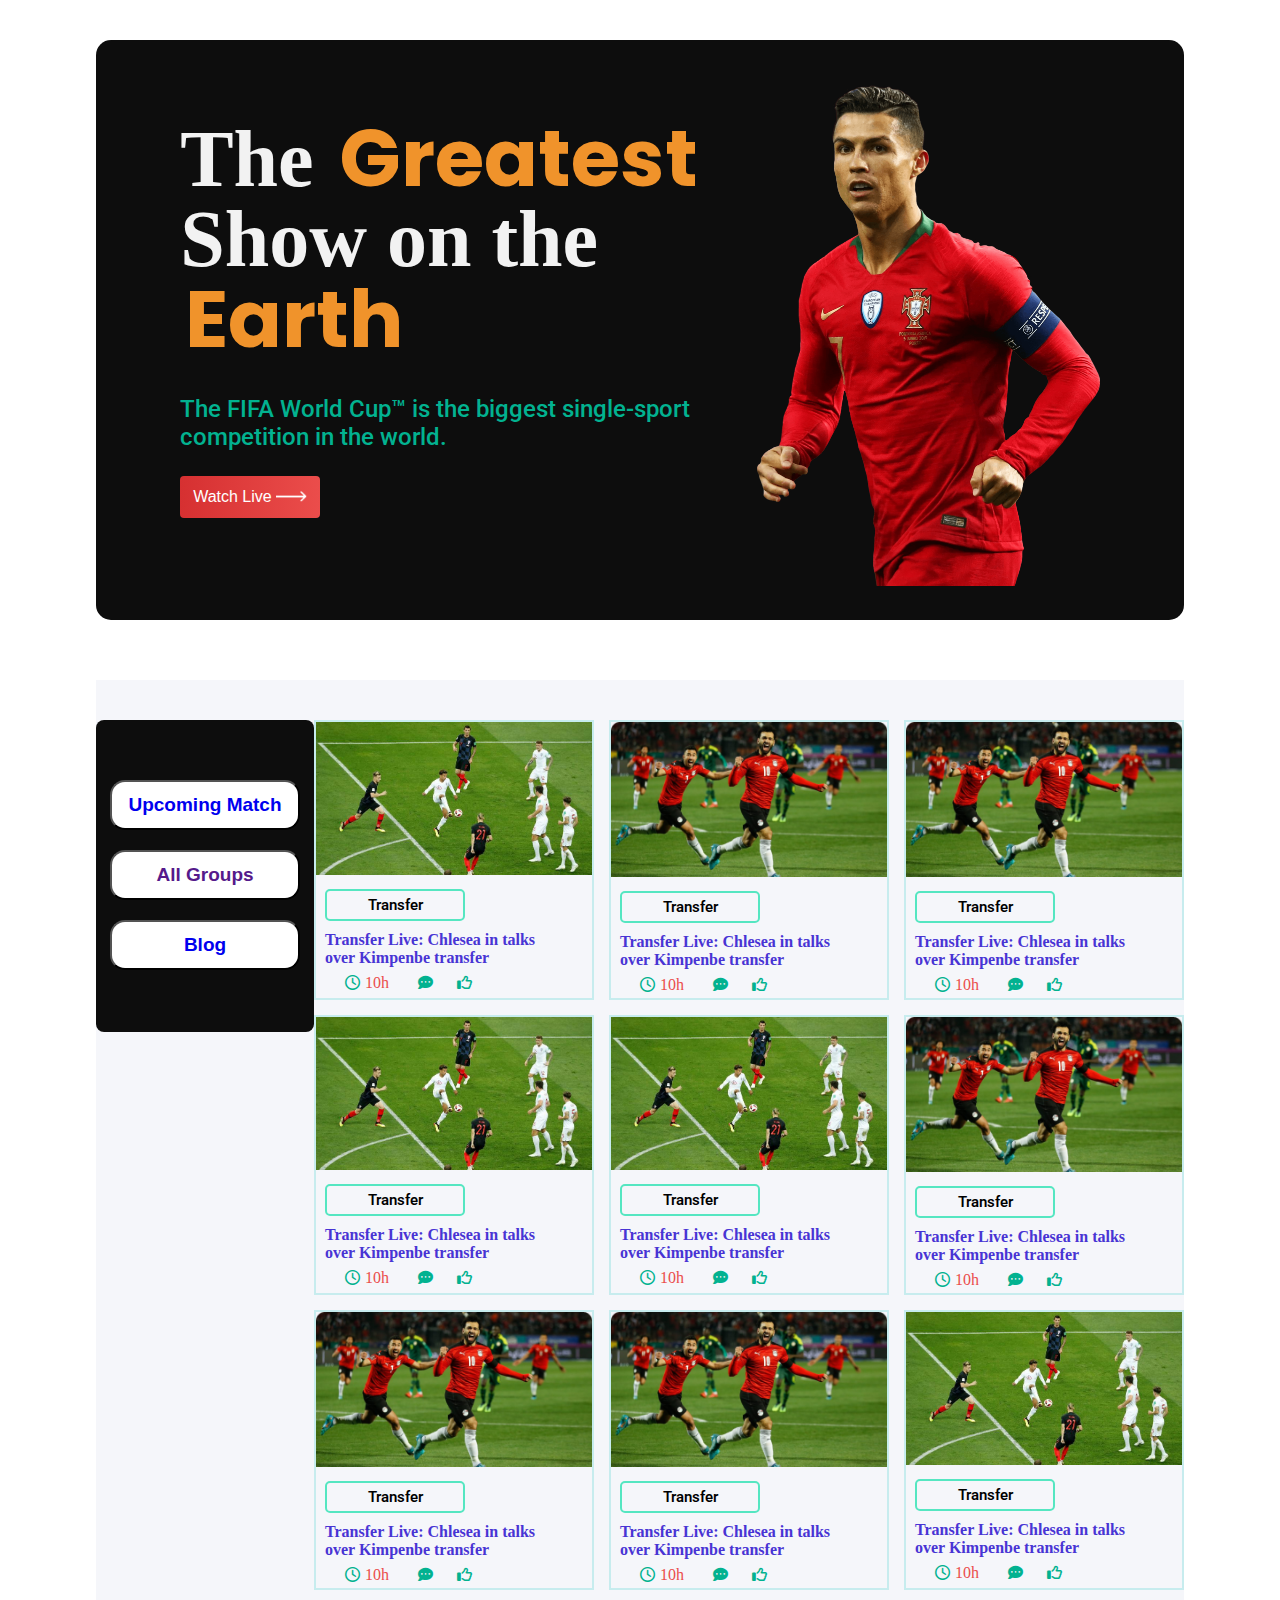
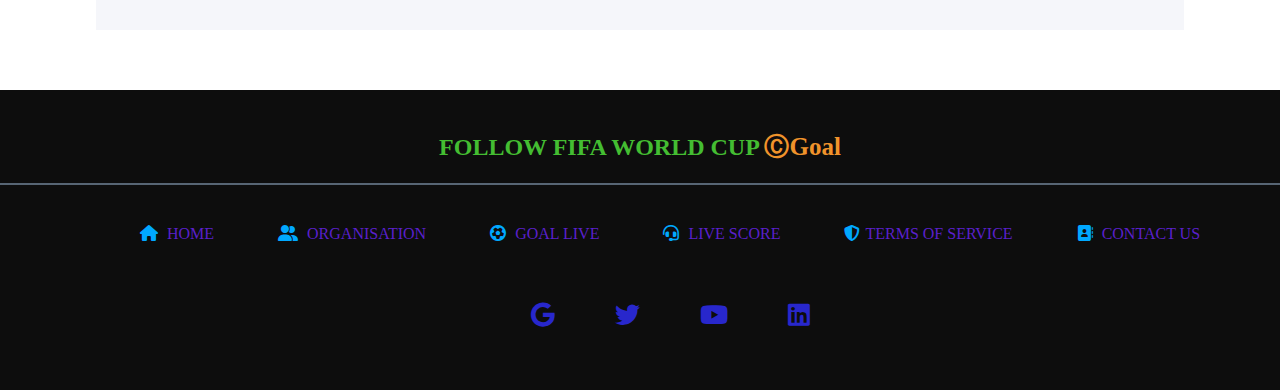
==== index.html @ d10db0d0 "working" ====
<!DOCTYPE html>
<html lang="en">
<head>
    <meta charset="UTF-8">
    <meta http-equiv="X-UA-Compatible" content="IE=edge">
    <meta name="viewport" content="width=device-width, initial-scale=1.0">
    <title>FIFA World Cup-2022</title>
    <!--Favicon-->
    <link rel="icon" href="img/icon.png">
    <!--Google Font-->
    <link rel="preconnect" href="https://fonts.googleapis.com">
    <link rel="preconnect" href="https://fonts.gstatic.com" crossorigin>
    <link href="https://fonts.googleapis.com/css2?family=Dancing+Script:wght@500&family=Poppins&family=Roboto&display=swap" rel="stylesheet">
    <!--Font Awesome-->
    <link rel="stylesheet" href="https://cdnjs.cloudflare.com/ajax/libs/font-awesome/6.1.1/css/all.min.css">
    <!--CSS-->
    <link rel="stylesheet" href="style.css">
</head>
<body>
    <!----------------Banner---------------->
    <div class="container">
        <!-------Header Start------------->
        <header>
            
            <div class="banner">
                <div class="heading">
                    <h1 class="title">The <span>Greatest</span> <br>
                        Show on the<br>
                        <span>Earth</span>
                    </h1>
                    <h4>The FIFA World Cup™ is the biggest single-sport <br>competition in the world.</h4>
                    <button type="button" class="btn1">Watch Live <img src="img/arrow.png" class="arrow"> </button>
                </div>
                <img src="img/CR7.png" class="banner-img" alt="cristiano ronaldo">
            </div>
            <!---------Header End---------->
        </header>
        <!--Content-->
        <div id="content">
            <div id="box_1">
                <div id="box">
                    <button type="button" class="btn-box"><a href="/page.html">Upcoming Match</a></button>
                <button type="button" class="btn-box"><a href="">All Groups</a></button>
                <button type="button" class="btn-box"><a href="#box_2">Blog</a></button>
                </div>
            </div>
            <div id="box_2">
                <div class="blog">
                    <img src="img/blog-2.jpg" class="blog-img" alt="Blog Image"><br>
                <div class="article">
                    <button  type="button" class="btn2">Transfer</button>
                <h3 class="text">Transfer Live: Chlesea in talks
                   <br> over Kimpenbe transfer</h3>
                   <i class="fa-regular fa-clock icon"></i><span>10h<span>
                   <i class="fa-solid fa-comment-dots icon"></i>
                   <i class="fa-regular fa-thumbs-up icon"></i>
                </div>
                </div>
                <div class="blog">
                    <img src="img/Blog Image.png" class="blog-img" alt="Blog Image"><br>
                <div class="article">
                    <button  type="button" class="btn2">Transfer</button>
                <h3 class="text">Transfer Live: Chlesea in talks
                   <br> over Kimpenbe transfer</h3>
                   <i class="fa-regular fa-clock icon"></i><span>10h<span>
                   <i class="fa-solid fa-comment-dots icon"></i>
                   <i class="fa-regular fa-thumbs-up icon"></i>
                </div>
                </div>
                <div class="blog">
                    <img src="img/Blog Image.png" class="blog-img" alt="Blog Image"><br>
                    <div class="article">
                        <button  type="button" class="btn2">Transfer</button>
                    <h3 class="text">Transfer Live: Chlesea in talks
                       <br> over Kimpenbe transfer</h3>
                       <i class="fa-regular fa-clock icon"></i><span>10h<span>
                       <i class="fa-solid fa-comment-dots icon"></i>
                       <i class="fa-regular fa-thumbs-up icon"></i>
                    </div>
                </div>
                <div class="blog">
                    <img src="img/blog-2.jpg" class="blog-img" alt="Blog Image"><br>
                    <div class="article">
                        <button  type="button" class="btn2">Transfer</button>
                    <h3 class="text">Transfer Live: Chlesea in talks
                       <br> over Kimpenbe transfer</h3>
                       <i class="fa-regular fa-clock icon"></i><span>10h<span>
                       <i class="fa-solid fa-comment-dots icon"></i>
                       <i class="fa-regular fa-thumbs-up icon"></i>
                    </div>
                </div>
                <div class="blog">
                    <img src="img/blog-2.jpg" class="blog-img" alt="Blog Image"><br>
                    <div class="article">
                        <button  type="button" class="btn2">Transfer</button>
                    <h3 class="text">Transfer Live: Chlesea in talks
                       <br> over Kimpenbe transfer</h3>
                       <i class="fa-regular fa-clock icon"></i><span>10h<span>
                       <i class="fa-solid fa-comment-dots icon"></i>
                       <i class="fa-regular fa-thumbs-up icon"></i>
                    </div>
                </div>
                <div class="blog">
                    <img src="img/Blog Image.png" class="blog-img" alt="Blog Image"><br>
                    <div class="article">
                        <button  type="button" class="btn2">Transfer</button>
                    <h3 class="text">Transfer Live: Chlesea in talks
                       <br> over Kimpenbe transfer</h3>
                       <i class="fa-regular fa-clock icon"></i><span>10h<span>
                       <i class="fa-solid fa-comment-dots icon"></i>
                       <i class="fa-regular fa-thumbs-up icon"></i>
                    </div>
                </div>
                <div class="blog">
                    <img src="img/Blog Image.png" class="blog-img" alt="Blog Image"><br>
                    <div class="article">
                        <button  type="button" class="btn2">Transfer</button>
                    <h3 class="text">Transfer Live: Chlesea in talks
                       <br> over Kimpenbe transfer</h3>
                       <i class="fa-regular fa-clock icon"></i><span>10h<span>
                       <i class="fa-solid fa-comment-dots icon"></i>
                       <i class="fa-regular fa-thumbs-up icon"></i>
                    </div>
                </div>
                <div class="blog">
                    <img src="img/Blog Image.png" class="blog-img" alt="Blog Image"><br>
                    <div class="article">
                        <button  type="button" class="btn2">Transfer</button>
                    <h3 class="text">Transfer Live: Chlesea in talks
                       <br> over Kimpenbe transfer</h3>
                       <i class="fa-regular fa-clock icon"></i><span>10h<span>
                       <i class="fa-solid fa-comment-dots icon"></i>
                       <i class="fa-regular fa-thumbs-up icon"></i>
                    </div>
                </div>
                <div class="blog">
                    <img src="img/blog-2.jpg" class="blog-img" alt="Blog Image"><br>
                    <div class="article">
                        <button  type="button" class="btn2">Transfer</button>
                    <h3 class="text">Transfer Live: Chlesea in talks
                       <br> over Kimpenbe transfer</h3>
                       <i class="fa-regular fa-clock icon"></i><span>10h<span>
                       <i class="fa-solid fa-comment-dots icon"></i>
                       <i class="fa-regular fa-thumbs-up icon"></i>
                    </div>
                </div>
            </div>
            
        </div>
        <!-------------Content End--------------->
        <!---Hidden Button-->
        <div class="tab">
            <button type="button" class="btn5">View More <i class="fa-solid fa-plus"></i> </button>
        </div>
        <footer>
            <h2 class="goal">FOLLOW FIFA WORLD CUP <a href="#">&#9400Goal</a></h2>
            <hr>
            <div class="navbar">
                <ul>
                    <li><a href="#"><i class="fa-solid fa-house"></i> HOME</a></li>
                    <li><a href="#"><i class="fa-solid fa-user-group"></i> ORGANISATION</a></li>
                    <li><a href="#"><i class="fa-solid fa-futbol"></i> GOAL LIVE </a></li>
                    
                    <li><a href="#"><i class="fa-solid fa-headset"></i> LIVE SCORE</a></li>
                    <li><a href="#"><i class="fa-solid fa-shield-halved"></i>TERMS OF SERVICE </a></li>
                    <li><a href="#"><i class="fa-solid fa-address-book"></i> CONTACT US</a></li>
                </ul>
            </div>
            <div class="social">
                <a href="https://www.google.com/" target="_blank"><i class="fa-brands fa-google"></i></a>
                <a href="https://twitter.com/" target="_blank"><i class="fa-brands fa-twitter"></i></a>
                <a href="https://www.youtube.com/" target="_blank"><i class="fa-brands fa-youtube"></i></a>
                <a href="https://www.linkedin.com/" target="_blank"><i class="fa-brands fa-linkedin"></i></a>
            </div>
            
        </footer>
    </div>
    <!--container End-->
</body>
</html>
---- style.css ----
*{
    margin: 0;
    padding: 0;
    box-sizing: border-box;
}
.container{
    width: 100%;
    height: 100vh;
    
    padding: 40px 0;
    
}
/*----------Header---------*/

header{
    width: 85%;
    height: 580px;
    background-color: #0D0D0D;
    margin: 0 auto;
    border-radius: 15px;   
}
.banner{
    display: flex;
    align-items: center;
    justify-content: space-around;
   padding-left: 5%;
   padding-right: 5%;
   padding-top: 10px;
}
   .banner .banner-img{
    width: 35%;
    padding-top: 35px;
   
}
.title{
    font-size: 5em;
    margin-bottom: 35px;
    line-height: 80px;
    color: #f2f2f2;
}
.title span{
    color: #f0932b;
    font-family: 'Poppins', sans-serif;
    font-weight: 700;
}
.heading h4{
    color: #02B290;
    font-size: 1.5rem;
    font-family: 'Roboto', sans-serif;
    font-weight: 500;
    margin-bottom: 25px;
}
.heading .btn1{
    width: 140px;
    border: 0;
    outline: none;
    background: linear-gradient(to right,#d63031, #eb4d4b);
    color: #fff;
    cursor: pointer;
    padding: 12px 10px;
    border-radius: 4px;
    font-size: 16px;
    font-weight: 530;
    transition: 0.5s;

}
.btn1 .arrow{
    width: 31px;
}
.heading .btn1:hover{
    width: 165px;
    display: flex;
    align-items: center;
    justify-content: space-between;
    color: #FFC312;
    font-weight: bold;
    

}
/*-----------Content---------*/
#content{
    width: 85%;
    padding: 40px 0;
    margin: 60px auto;
    display: flex;
    background-color: #f5f6fa;
    justify-content: space-between;
}

#box_1{
    flex-basis: 22%;
    height: 312px;
    background-color: #0D0D0D;
     border-radius: 8px;
     
     
     
    
}
#box{
    display: flex;
     align-items: center;
     flex-direction: column;
     justify-content: center;
     margin-top: 50px;
     
}
.btn-box{
    width:190px;
    background-color: #fff;
    margin: 0px auto;
    border-radius: 15px;
    font-size: 19px;
    padding: 12px 9px;
    cursor: pointer;
    font-weight: 600;
    margin: 10px 0;
    
}
.btn-box:hover{
    background-color: #d63031;
    color: #FFC312;
}
.btn-box a{
    text-decoration: none;
}
#box_2{
    flex-basis: 70%;
    height: 100%;
    display: grid;
    grid-template-columns: repeat(3, 3fr);
    grid-row-gap: 15px;
    grid-column-gap: 15px;
    justify-content: center;
   
    
}

   

#box_2 .blog{
    width: 280px;
    height: 280px;
    border: 2px solid #c7ecee;
    
   
   
    
   
}
.article{
    padding: 0px 9px;
}
.blog-img{
    width: 100%;
}
.btn2{
    width: 140px;
    margin: 10px 0;
    padding: 5px;
    font-size: 15px;
    font-weight: 560;
    border-radius: 5px;
    outline: none;
    border:2px solid #55E6C1;
    background-color: transparent;
    color: #000;
    cursor: pointer;
    font-family: 'Roboto', sans-serif;

    

}
.btn2:hover{
    background-color: #44bd32;
    color: #f2f2f2;
}
.text{
    color:#4834d4;
    font-size: 16px;
}
.icon{
    font-size: 15px;
   color: #02B290;
  margin: 8px 0 8px 20px;
}
span{
    margin-left: 5px;
    color: #eb4d4b;
}
.tab{
    text-align: center;
    margin: 30px auto;
    
    display: none;

}
.btn5{
    width: 120px;
    padding: 12px 8px;
    outline: none;
    cursor: pointer;
    font-size: 16px;
    font-weight: bold;
    background-color: #d63031;
    color: #f5f6fa;
    border: 0;
    border-radius: 10px;
}
footer{
    width: 100%;
    height: 300px;
    background-color: #0D0D0D;
    
    text-align: center;
    padding: 20px 0;
}
.navbar{
    display: flex;
    align-items: center;
    justify-content: center;
}

.navbar ul li{
    list-style: none;
    display: inline-block;
    margin-top: 40px;
    margin-left: 60px;
}
.navbar ul li a{
    text-decoration: none;
    color: #5A20CB;
}
.navbar ul li a:hover{
    color: #FFC312;
}
.goal{
    padding: 20px;
    color:#44bd32;
}
.goal a{
    color: #f0932b;
    text-decoration: none;
    font-size: 25px;
}
.navbar .fa-solid{
    color: #00a8ff;
    margin-right: 5px;
}
hr{
  border: 1px solid #576574;

}
.social{
    display: flex;
    align-items: center;
    justify-content: center;
    
}
.fa-brands{
    margin-left: 60px;
    margin-top: 60px;
    font-size: 25px;
    color: #2827CC;
}


/*------AnOther Page----*/
.blog .match{
    display: flex;
    justify-content: space-around;
    align-items: center;
    margin-top: 50px;

    
    
}
.blog .col{
    text-align: center;
    padding: 30px 10px;
}
.blog .col h3{
    font-size: 22px;
    margin-bottom: 10px;
    color: #44bd32;
}


/*-----------Responsive For Mobile Device------------------*/
@media only screen and (max-width:688px) {
    header{
        height: 700px;
    }
    .banner {
        display: flex;
        flex-direction: column;
        

    }
    .banner .banner-img{
        width: 50%;
        
    }
    .title{
        font-size: 2em;
        line-height: normal;
    }
    #content{
        flex-direction: column;
    }
    #box_1{
        justify-self: center;
    }
    #box_2{
        display: grid;
        grid-template-columns: repeat(1, 1fr);
    }
    .navbar ul li {
        display: block;
    }
    .navbar ul li a{
        display: inline-block;
    }
    footer{
        width: 100%;
        height: auto;
    }
    .social{
       
        width: 100%;
    }
    .fa-brands{
        margin: 10px;
       
    }
}
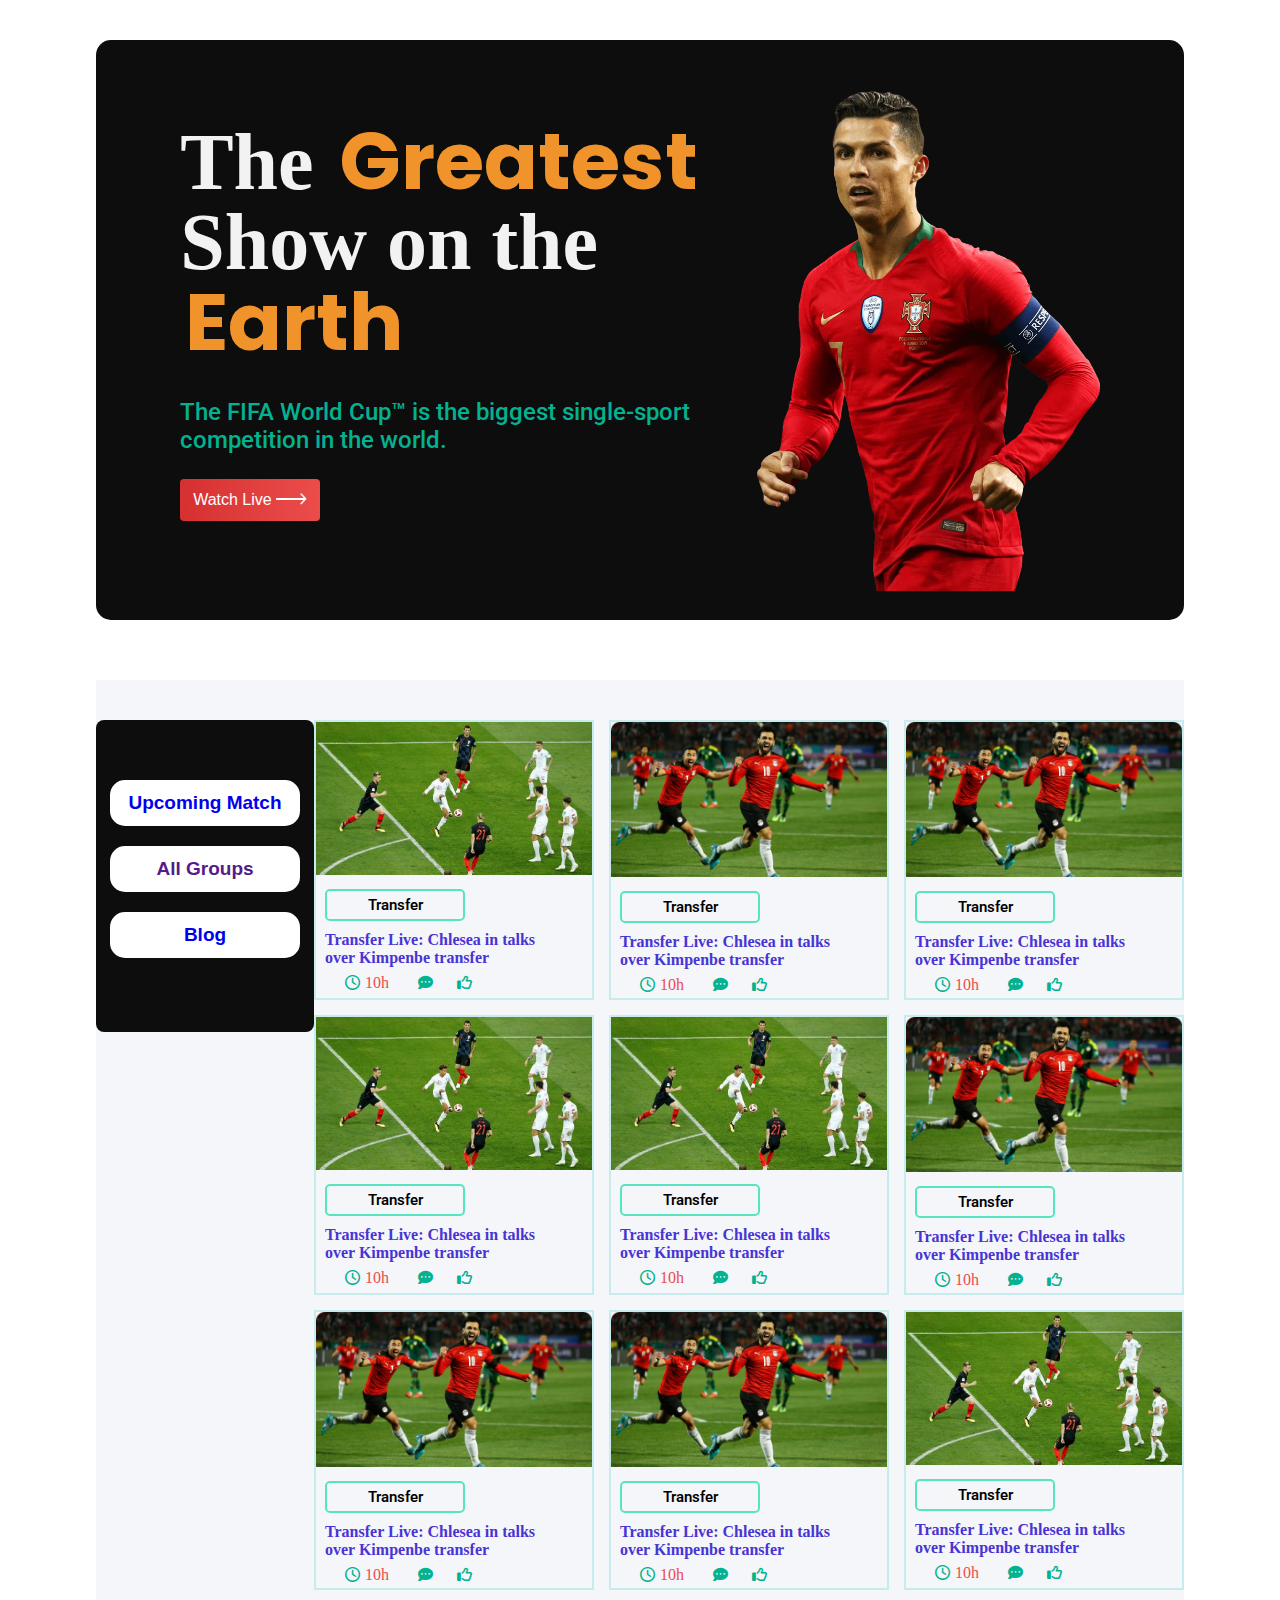
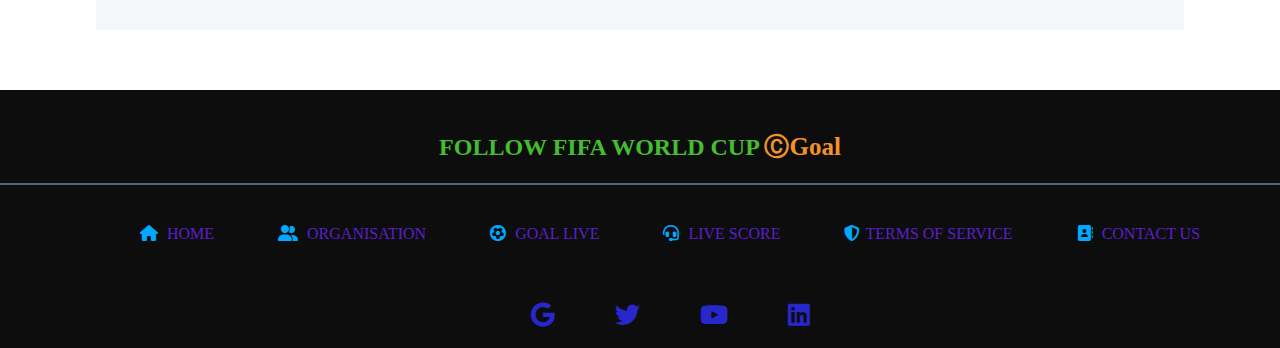
==== commit b7dd6f57: "add some code" ====
--- a/index.html
+++ b/index.html
@@ -153,7 +153,8 @@
             <button type="button" class="btn5">View More <i class="fa-solid fa-plus"></i> </button>
         </div>
         <footer>
-            <h2 class="goal">FOLLOW FIFA WORLD CUP <a href="#">&#9400Goal</a></h2>
+            <div class="contain">
+                <h2 class="goal">FOLLOW FIFA WORLD CUP <a href="#">&#9400Goal</a></h2>
             <hr>
             <div class="navbar">
                 <ul>
@@ -172,6 +173,7 @@
                 <a href="https://www.youtube.com/" target="_blank"><i class="fa-brands fa-youtube"></i></a>
                 <a href="https://www.linkedin.com/" target="_blank"><i class="fa-brands fa-linkedin"></i></a>
             </div>
+            </div>
             
         </footer>
     </div>
--- a/style.css
+++ b/style.css
@@ -29,7 +29,7 @@
 }
    .banner .banner-img{
     width: 35%;
-    padding-top: 35px;
+    padding-top: 40px;
    
 }
 .title{
@@ -115,6 +115,8 @@
     cursor: pointer;
     font-weight: 600;
     margin: 10px 0;
+    outline: none;
+    border: 0;
     
 }
 .btn-box:hover{
@@ -142,9 +144,6 @@
     width: 280px;
     height: 280px;
     border: 2px solid #c7ecee;
-    
-   
-   
     
    
 }
@@ -207,11 +206,10 @@
     border: 0;
     border-radius: 10px;
 }
+/*--------Footer-----*/
 footer{
     width: 100%;
-    height: 300px;
     background-color: #0D0D0D;
-    
     text-align: center;
     padding: 20px 0;
 }
@@ -263,7 +261,9 @@
     font-size: 25px;
     color: #2827CC;
 }
-
+.social a:hover{
+    color: #FFC312;
+}
 
 /*------AnOther Page----*/
 .blog .match{
@@ -284,10 +284,16 @@
     margin-bottom: 10px;
     color: #44bd32;
 }
+.active{
+    background-color: #d63031;
+}
 
 
 /*-----------Responsive For Mobile Device------------------*/
 @media only screen and (max-width:688px) {
+    .container{
+        margin: 0 24px;
+    }
     header{
         height: 700px;
     }
@@ -298,7 +304,7 @@
 
     }
     .banner .banner-img{
-        width: 50%;
+        width: 70%;
         
     }
     .title{
@@ -310,6 +316,8 @@
     }
     #box_1{
         justify-self: center;
+        background-color: #f2f2f2;
+        margin-bottom: 50px;
     }
     #box_2{
         display: grid;
@@ -317,6 +325,8 @@
     }
     .navbar ul li {
         display: block;
+        margin-left: 0;
+        
     }
     .navbar ul li a{
         display: inline-block;
@@ -326,11 +336,52 @@
         height: auto;
     }
     .social{
-       
+        
         width: 100%;
     }
     .fa-brands{
         margin: 10px;
        
     }
-}
+    #box_2 .blog{
+        width: 100%;
+        height: auto;
+        
+
+    }
+}
+
+/*-----------Responsive For Tablet Device------------------*/
+
+@media only screen and (min-width:689px) and (max-width:991px){
+    .tab{
+        display: block;
+    }
+    #content{
+        flex-direction: column;
+    }
+    #box{
+        display: grid;
+        grid-template-columns: repeat(3, 1fr);
+
+    }
+    #box_2{
+        display: grid;
+        grid-template-columns: repeat(2,1fr);
+    }
+    header{
+        height:auto;
+    }
+    .banner{
+        display: flex;
+        flex-direction: column;
+        
+
+    }
+    #box_1{
+        background-color: #f2f2f2;
+        margin-bottom: 50px;
+    }
+
+
+}